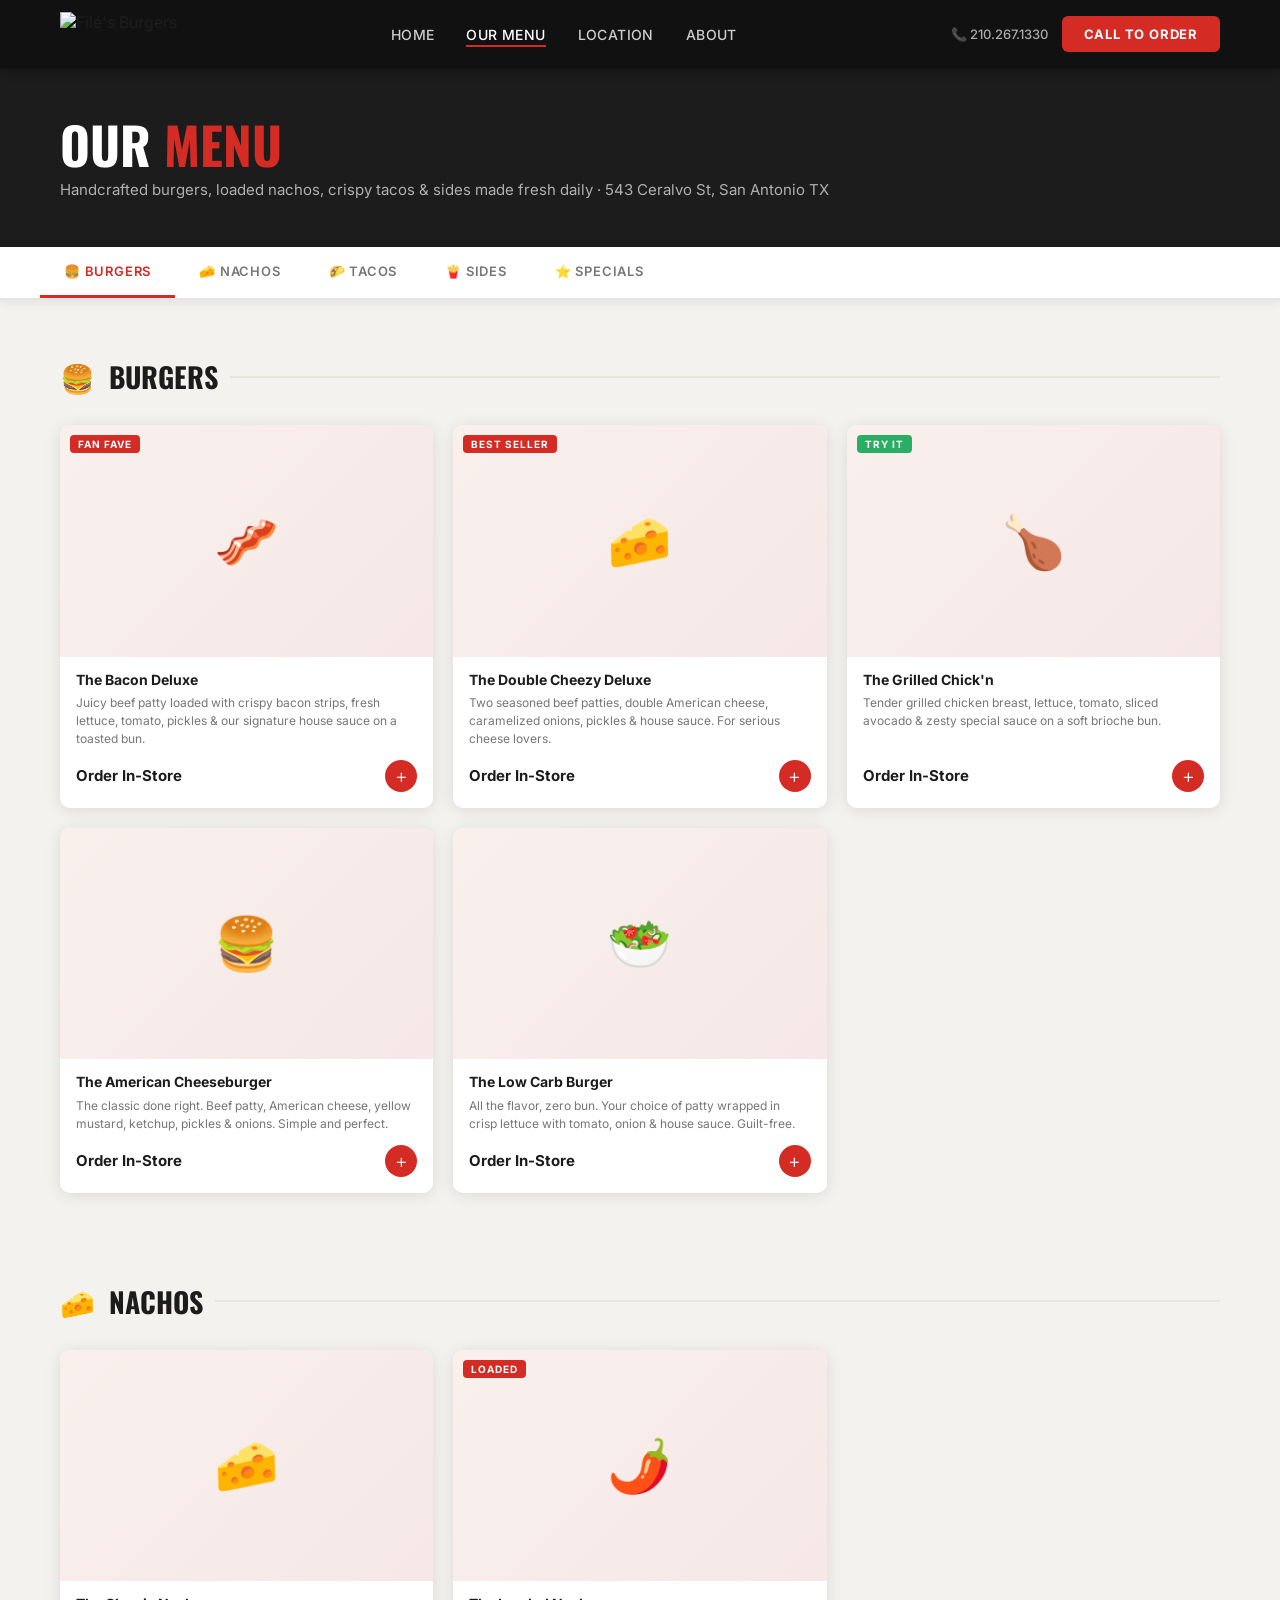
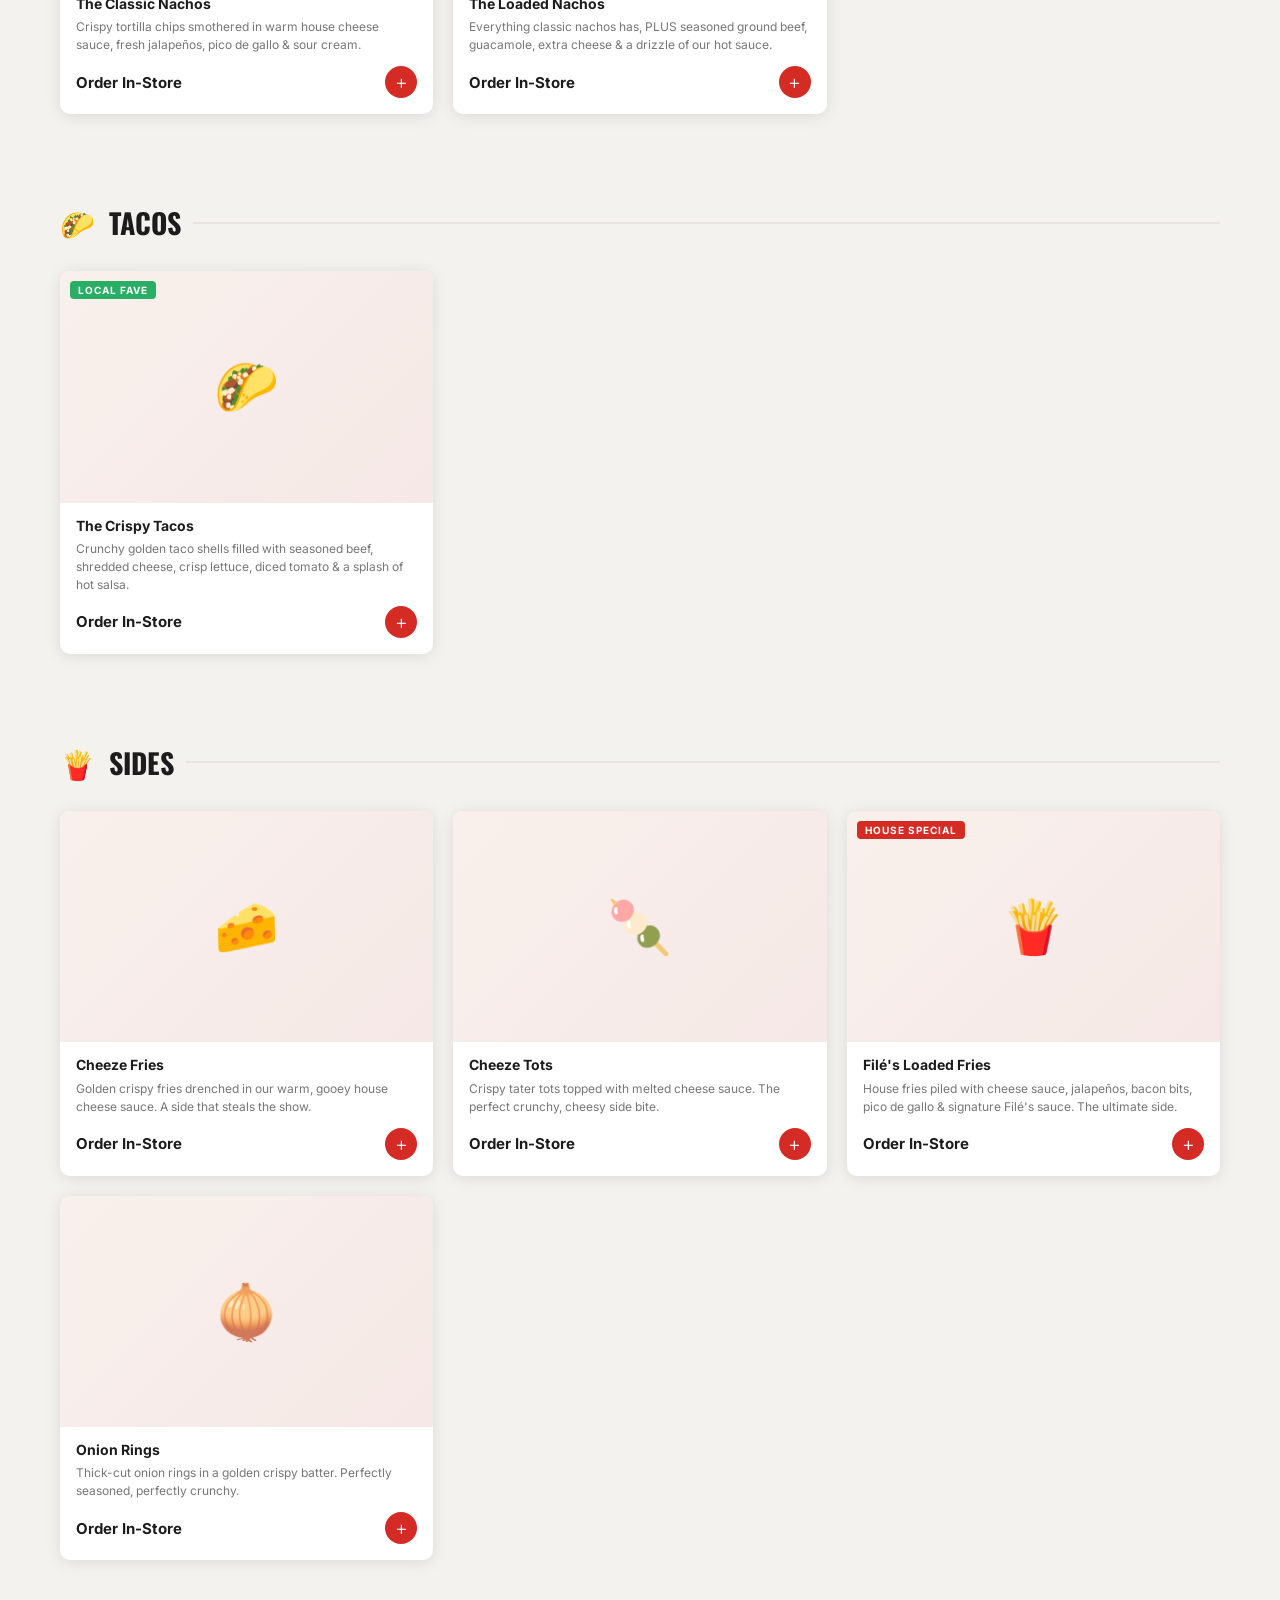
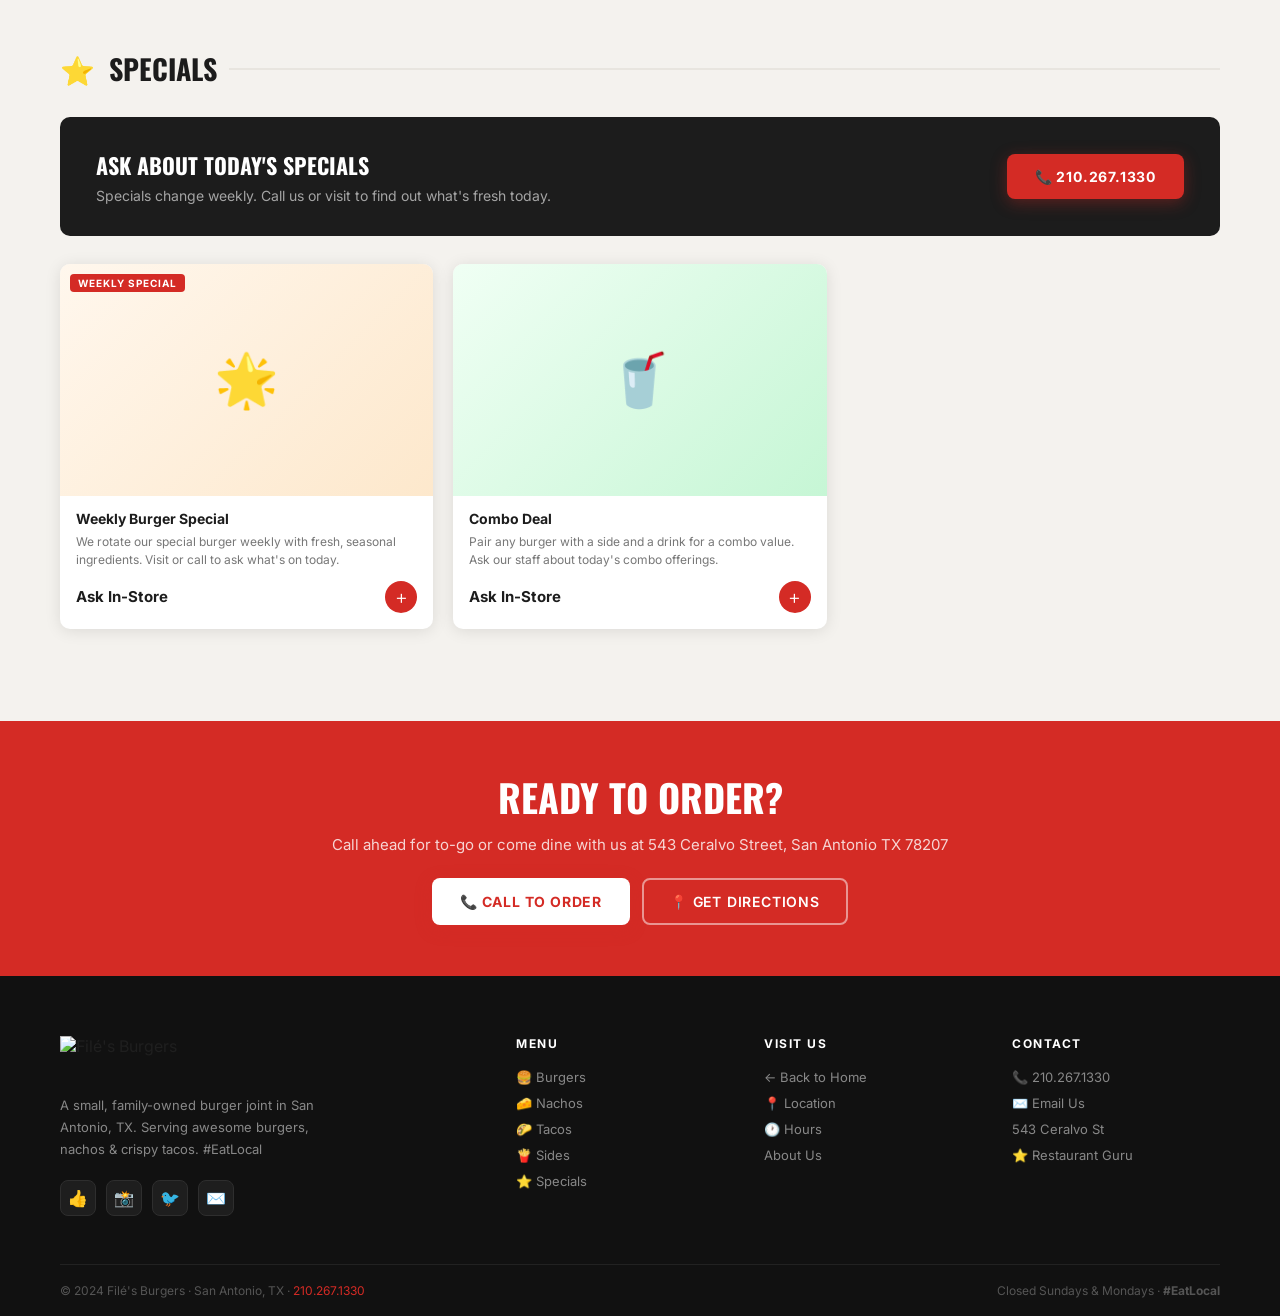
==== menu.html @ 4effa473 "Initial build: Files Burgers redesign with KFC India layout pattern - index.html: Full homepage with" ====
<!DOCTYPE html>
<html lang="en">
<head>
  <meta charset="UTF-8">
  <meta name="viewport" content="width=device-width, initial-scale=1.0">
  <title>Our Menu — Filé's Burgers | San Antonio, TX</title>
  <meta name="description" content="Full menu at Filé's Burgers — burgers, nachos, crispy tacos, sides & more. Order to-go or dine-in at 543 Ceralvo St, San Antonio TX.">
  <link rel="stylesheet" href="css/style.css">
  <link rel="icon" type="image/png" href="https://0201.nccdn.net/4_2/000/000/051/72c/file---s-burgers.png">
</head>
<body>

  <!-- ===== NAVBAR ===== -->
  <nav class="navbar" id="navbar">
    <div class="container">
      <a href="index.html" class="nav-logo">
        <img src="https://0201.nccdn.net/4_2/000/000/051/72c/file---s-burgers.png" alt="Filé's Burgers">
      </a>
      <ul class="nav-links">
        <li><a href="index.html">Home</a></li>
        <li><a href="menu.html" class="active">Our Menu</a></li>
        <li><a href="index.html#location">Location</a></li>
        <li><a href="index.html#about">About</a></li>
      </ul>
      <div class="nav-actions">
        <a href="tel:2102671330" class="nav-phone">📞 210.267.1330</a>
        <a href="tel:2102671330" class="btn-order">Call to Order</a>
      </div>
      <button class="hamburger" id="hamburger" aria-label="Toggle menu">
        <span></span><span></span><span></span>
      </button>
    </div>
  </nav>

  <!-- Mobile Menu -->
  <div class="mobile-menu" id="mobileMenu">
    <a href="index.html">Home</a>
    <a href="menu.html">Our Menu</a>
    <a href="index.html#location">Location</a>
    <a href="index.html#about">About</a>
    <a href="tel:2102671330">📞 210.267.1330</a>
    <a href="tel:2102671330" class="btn-order-mob">Call to Order</a>
  </div>

  <!-- ===== MENU HERO ===== -->
  <div class="menu-hero">
    <div class="container menu-hero-content">
      <h1>Our <span>Menu</span></h1>
      <p>Handcrafted burgers, loaded nachos, crispy tacos & sides made fresh daily · 543 Ceralvo St, San Antonio TX</p>
    </div>
  </div>

  <!-- ===== STICKY CATEGORY NAV ===== -->
  <nav class="menu-category-nav" id="menuCatNav">
    <div class="menu-cat-inner">
      <button class="menu-cat-btn active" data-target="burgers">🍔 Burgers</button>
      <button class="menu-cat-btn" data-target="nachos">🧀 Nachos</button>
      <button class="menu-cat-btn" data-target="tacos">🌮 Tacos</button>
      <button class="menu-cat-btn" data-target="sides">🍟 Sides</button>
      <button class="menu-cat-btn" data-target="specials">⭐ Specials</button>
    </div>
  </nav>

  <!-- ===== MENU CONTENT ===== -->
  <div style="background: var(--grey); padding-bottom: 60px;">
    <div class="container">

      <!-- BURGERS -->
      <div class="menu-section" id="burgers">
        <h2 class="menu-section-title"><span>🍔</span> Burgers</h2>
        <div class="menu-grid">

          <div class="product-card fade-up">
            <div class="product-img-wrap">
              <div class="product-img-placeholder">🥓</div>
              <span class="product-badge">Fan Fave</span>
            </div>
            <div class="product-body">
              <div class="product-name">The Bacon Deluxe</div>
              <div class="product-desc">Juicy beef patty loaded with crispy bacon strips, fresh lettuce, tomato, pickles & our signature house sauce on a toasted bun.</div>
              <div class="product-footer">
                <span class="product-price">Order In-Store</span>
                <a href="tel:2102671330" class="btn-add" title="Call to order">+</a>
              </div>
            </div>
          </div>

          <div class="product-card fade-up">
            <div class="product-img-wrap">
              <div class="product-img-placeholder">🧀</div>
              <span class="product-badge">Best Seller</span>
            </div>
            <div class="product-body">
              <div class="product-name">The Double Cheezy Deluxe</div>
              <div class="product-desc">Two seasoned beef patties, double American cheese, caramelized onions, pickles & house sauce. For serious cheese lovers.</div>
              <div class="product-footer">
                <span class="product-price">Order In-Store</span>
                <a href="tel:2102671330" class="btn-add" title="Call to order">+</a>
              </div>
            </div>
          </div>

          <div class="product-card fade-up">
            <div class="product-img-wrap">
              <div class="product-img-placeholder">🍗</div>
              <span class="product-badge badge-new">Try It</span>
            </div>
            <div class="product-body">
              <div class="product-name">The Grilled Chick'n</div>
              <div class="product-desc">Tender grilled chicken breast, lettuce, tomato, sliced avocado & zesty special sauce on a soft brioche bun.</div>
              <div class="product-footer">
                <span class="product-price">Order In-Store</span>
                <a href="tel:2102671330" class="btn-add" title="Call to order">+</a>
              </div>
            </div>
          </div>

          <div class="product-card fade-up">
            <div class="product-img-wrap">
              <div class="product-img-placeholder">🍔</div>
            </div>
            <div class="product-body">
              <div class="product-name">The American Cheeseburger</div>
              <div class="product-desc">The classic done right. Beef patty, American cheese, yellow mustard, ketchup, pickles & onions. Simple and perfect.</div>
              <div class="product-footer">
                <span class="product-price">Order In-Store</span>
                <a href="tel:2102671330" class="btn-add" title="Call to order">+</a>
              </div>
            </div>
          </div>

          <div class="product-card fade-up">
            <div class="product-img-wrap">
              <div class="product-img-placeholder">🥗</div>
            </div>
            <div class="product-body">
              <div class="product-name">The Low Carb Burger</div>
              <div class="product-desc">All the flavor, zero bun. Your choice of patty wrapped in crisp lettuce with tomato, onion & house sauce. Guilt-free.</div>
              <div class="product-footer">
                <span class="product-price">Order In-Store</span>
                <a href="tel:2102671330" class="btn-add" title="Call to order">+</a>
              </div>
            </div>
          </div>

        </div>
      </div>

      <!-- NACHOS -->
      <div class="menu-section" id="nachos">
        <h2 class="menu-section-title"><span>🧀</span> Nachos</h2>
        <div class="menu-grid">

          <div class="product-card fade-up">
            <div class="product-img-wrap">
              <div class="product-img-placeholder">🧀</div>
            </div>
            <div class="product-body">
              <div class="product-name">The Classic Nachos</div>
              <div class="product-desc">Crispy tortilla chips smothered in warm house cheese sauce, fresh jalapeños, pico de gallo & sour cream.</div>
              <div class="product-footer">
                <span class="product-price">Order In-Store</span>
                <a href="tel:2102671330" class="btn-add" title="Call to order">+</a>
              </div>
            </div>
          </div>

          <div class="product-card fade-up">
            <div class="product-img-wrap">
              <div class="product-img-placeholder">🌶️</div>
              <span class="product-badge">Loaded</span>
            </div>
            <div class="product-body">
              <div class="product-name">The Loaded Nachos</div>
              <div class="product-desc">Everything classic nachos has, PLUS seasoned ground beef, guacamole, extra cheese & a drizzle of our hot sauce.</div>
              <div class="product-footer">
                <span class="product-price">Order In-Store</span>
                <a href="tel:2102671330" class="btn-add" title="Call to order">+</a>
              </div>
            </div>
          </div>

        </div>
      </div>

      <!-- TACOS -->
      <div class="menu-section" id="tacos">
        <h2 class="menu-section-title"><span>🌮</span> Tacos</h2>
        <div class="menu-grid">

          <div class="product-card fade-up">
            <div class="product-img-wrap">
              <div class="product-img-placeholder">🌮</div>
              <span class="product-badge badge-new">Local Fave</span>
            </div>
            <div class="product-body">
              <div class="product-name">The Crispy Tacos</div>
              <div class="product-desc">Crunchy golden taco shells filled with seasoned beef, shredded cheese, crisp lettuce, diced tomato & a splash of hot salsa.</div>
              <div class="product-footer">
                <span class="product-price">Order In-Store</span>
                <a href="tel:2102671330" class="btn-add" title="Call to order">+</a>
              </div>
            </div>
          </div>

        </div>
      </div>

      <!-- SIDES -->
      <div class="menu-section" id="sides">
        <h2 class="menu-section-title"><span>🍟</span> Sides</h2>
        <div class="menu-grid">

          <div class="product-card fade-up">
            <div class="product-img-wrap">
              <div class="product-img-placeholder">🧀</div>
            </div>
            <div class="product-body">
              <div class="product-name">Cheeze Fries</div>
              <div class="product-desc">Golden crispy fries drenched in our warm, gooey house cheese sauce. A side that steals the show.</div>
              <div class="product-footer">
                <span class="product-price">Order In-Store</span>
                <a href="tel:2102671330" class="btn-add" title="Call to order">+</a>
              </div>
            </div>
          </div>

          <div class="product-card fade-up">
            <div class="product-img-wrap">
              <div class="product-img-placeholder">🍡</div>
            </div>
            <div class="product-body">
              <div class="product-name">Cheeze Tots</div>
              <div class="product-desc">Crispy tater tots topped with melted cheese sauce. The perfect crunchy, cheesy side bite.</div>
              <div class="product-footer">
                <span class="product-price">Order In-Store</span>
                <a href="tel:2102671330" class="btn-add" title="Call to order">+</a>
              </div>
            </div>
          </div>

          <div class="product-card fade-up">
            <div class="product-img-wrap">
              <div class="product-img-placeholder">🍟</div>
              <span class="product-badge">House Special</span>
            </div>
            <div class="product-body">
              <div class="product-name">Filé's Loaded Fries</div>
              <div class="product-desc">House fries piled with cheese sauce, jalapeños, bacon bits, pico de gallo & signature Filé's sauce. The ultimate side.</div>
              <div class="product-footer">
                <span class="product-price">Order In-Store</span>
                <a href="tel:2102671330" class="btn-add" title="Call to order">+</a>
              </div>
            </div>
          </div>

          <div class="product-card fade-up">
            <div class="product-img-wrap">
              <div class="product-img-placeholder">🧅</div>
            </div>
            <div class="product-body">
              <div class="product-name">Onion Rings</div>
              <div class="product-desc">Thick-cut onion rings in a golden crispy batter. Perfectly seasoned, perfectly crunchy.</div>
              <div class="product-footer">
                <span class="product-price">Order In-Store</span>
                <a href="tel:2102671330" class="btn-add" title="Call to order">+</a>
              </div>
            </div>
          </div>

        </div>
      </div>

      <!-- SPECIALS -->
      <div class="menu-section" id="specials">
        <h2 class="menu-section-title"><span>⭐</span> Specials</h2>

        <!-- Info Banner -->
        <div style="background: var(--dark); border-radius: var(--radius); padding: 32px 36px; display: flex; align-items: center; justify-content: space-between; flex-wrap: wrap; gap: 20px; margin-bottom: 28px;">
          <div>
            <div style="font-family: 'Oswald', sans-serif; font-size: 22px; font-weight: 700; color: var(--white); text-transform: uppercase; margin-bottom: 6px;">Ask About Today's Specials</div>
            <div style="color: rgba(255,255,255,.6); font-size: 14px;">Specials change weekly. Call us or visit to find out what's fresh today.</div>
          </div>
          <a href="tel:2102671330" class="btn-primary">📞 210.267.1330</a>
        </div>

        <div class="menu-grid">
          <div class="product-card fade-up">
            <div class="product-img-wrap">
              <div class="product-img-placeholder" style="background: linear-gradient(135deg,#fff7ed,#fde8cc);">🌟</div>
              <span class="product-badge">Weekly Special</span>
            </div>
            <div class="product-body">
              <div class="product-name">Weekly Burger Special</div>
              <div class="product-desc">We rotate our special burger weekly with fresh, seasonal ingredients. Visit or call to ask what's on today.</div>
              <div class="product-footer">
                <span class="product-price">Ask In-Store</span>
                <a href="tel:2102671330" class="btn-add" title="Call to order">+</a>
              </div>
            </div>
          </div>
          <div class="product-card fade-up">
            <div class="product-img-wrap">
              <div class="product-img-placeholder" style="background: linear-gradient(135deg,#f0fff4,#c6f6d5);">🥤</div>
            </div>
            <div class="product-body">
              <div class="product-name">Combo Deal</div>
              <div class="product-desc">Pair any burger with a side and a drink for a combo value. Ask our staff about today's combo offerings.</div>
              <div class="product-footer">
                <span class="product-price">Ask In-Store</span>
                <a href="tel:2102671330" class="btn-add" title="Call to order">+</a>
              </div>
            </div>
          </div>
        </div>
      </div>

    </div><!-- /container -->
  </div>

  <!-- ===== BOTTOM CTA ===== -->
  <div style="background: var(--red); padding: 48px 0; text-align: center;">
    <div class="container">
      <div style="font-family:'Oswald',sans-serif; font-size: clamp(24px,3vw,38px); font-weight:700; color:var(--white); text-transform:uppercase; margin-bottom:10px;">
        Ready to Order?
      </div>
      <p style="color:rgba(255,255,255,.8); font-size:15px; margin-bottom:24px;">
        Call ahead for to-go or come dine with us at 543 Ceralvo Street, San Antonio TX 78207
      </p>
      <div style="display:flex; gap:12px; justify-content:center; flex-wrap:wrap;">
        <a href="tel:2102671330" class="btn-primary" style="background:var(--white); color:var(--red);">📞 Call to Order</a>
        <a href="http://maps.google.com/?q=543+Ceralvo+Street,+78207,+San+Antonio,+TX,+US" target="_blank" rel="noopener" class="btn-secondary">📍 Get Directions</a>
      </div>
    </div>
  </div>

  <!-- ===== FOOTER ===== -->
  <footer>
    <div class="container">
      <div class="footer-grid">
        <div class="footer-brand">
          <img src="https://0201.nccdn.net/4_2/000/000/051/72c/file---s-burgers.png" alt="Filé's Burgers">
          <p>A small, family-owned burger joint in San Antonio, TX. Serving awesome burgers, nachos & crispy tacos. #EatLocal</p>
          <div class="footer-social">
            <a href="https://www.facebook.com/filesburgers" target="_blank" rel="noopener" title="Facebook">👍</a>
            <a href="https://instagram.com/filesburgers" target="_blank" rel="noopener" title="Instagram">📸</a>
            <a href="https://twitter.com/filesburgers" target="_blank" rel="noopener" title="Twitter">🐦</a>
            <a href="mailto:filesburgers@gmail.com" title="Email">✉️</a>
          </div>
        </div>
        <div class="footer-col">
          <div class="footer-col-title">Menu</div>
          <ul>
            <li><a href="#burgers">🍔 Burgers</a></li>
            <li><a href="#nachos">🧀 Nachos</a></li>
            <li><a href="#tacos">🌮 Tacos</a></li>
            <li><a href="#sides">🍟 Sides</a></li>
            <li><a href="#specials">⭐ Specials</a></li>
          </ul>
        </div>
        <div class="footer-col">
          <div class="footer-col-title">Visit Us</div>
          <ul>
            <li><a href="index.html">← Back to Home</a></li>
            <li><a href="index.html#location">📍 Location</a></li>
            <li><a href="index.html#hours">🕐 Hours</a></li>
            <li><a href="index.html#about">About Us</a></li>
          </ul>
        </div>
        <div class="footer-col">
          <div class="footer-col-title">Contact</div>
          <ul>
            <li><a href="tel:2102671330">📞 210.267.1330</a></li>
            <li><a href="mailto:filesburgers@gmail.com">✉️ Email Us</a></li>
            <li><a href="http://maps.google.com/?q=543+Ceralvo+Street,+78207,+San+Antonio,+TX,+US" target="_blank" rel="noopener">543 Ceralvo St</a></li>
            <li><a href="https://restaurantguru.com/Files-Burgers-San-Antonio" target="_blank" rel="noopener">⭐ Restaurant Guru</a></li>
          </ul>
        </div>
      </div>
      <div class="footer-bottom">
        <p>© 2024 Filé's Burgers · San Antonio, TX · <a href="tel:2102671330">210.267.1330</a></p>
        <p>Closed Sundays & Mondays · <strong>#EatLocal</strong></p>
      </div>
    </div>
  </footer>

  <script src="js/main.js"></script>
</body>
</html>
---- css/style.css ----
/* =========================================================
   FILE'S BURGERS — Shared Styles
   Layout: KFC India pattern | Content: Files Burgers
   ========================================================= */

@import url('https://fonts.googleapis.com/css2?family=Inter:wght@400;500;600;700;800;900&family=Oswald:wght@500;600;700&display=swap');

/* ── Custom Properties ── */
:root {
  --red:       #D42B25;
  --red-dark:  #A81F1A;
  --red-light: #FF4A44;
  --black:     #111111;
  --dark:      #1C1C1C;
  --dark-2:    #2A2A2A;
  --grey:      #F4F2EE;
  --grey-2:    #E8E5DF;
  --muted:     #777777;
  --white:     #FFFFFF;
  --gold:      #F5A623;
  --nav-h:     68px;
  --radius:    10px;
  --shadow:    0 2px 16px rgba(0,0,0,.10);
  --shadow-md: 0 6px 28px rgba(0,0,0,.14);
  --transition: .22s ease;
}

/* ── Reset ── */
*, *::before, *::after { box-sizing: border-box; margin: 0; padding: 0; }
html { scroll-behavior: smooth; }
body { font-family: 'Inter', sans-serif; background: var(--grey); color: var(--dark); -webkit-font-smoothing: antialiased; }
a { text-decoration: none; color: inherit; }
img { display: block; max-width: 100%; }
ul { list-style: none; }
button { cursor: pointer; border: none; outline: none; font-family: inherit; }

/* ── Utility ── */
.container { max-width: 1200px; margin: 0 auto; padding: 0 20px; }
.sr-only { position: absolute; width: 1px; height: 1px; overflow: hidden; clip: rect(0,0,0,0); }

/* =========================================================
   NAVBAR
   ========================================================= */
.navbar {
  position: fixed;
  top: 0; left: 0; right: 0;
  z-index: 1000;
  height: var(--nav-h);
  background: var(--black);
  box-shadow: 0 2px 10px rgba(0,0,0,.4);
  display: flex;
  align-items: center;
}
.navbar .container {
  display: flex;
  align-items: center;
  justify-content: space-between;
  width: 100%;
}
.nav-logo img {
  height: 44px;
  width: auto;
  object-fit: contain;
  filter: brightness(1.05);
}
.nav-links {
  display: flex;
  align-items: center;
  gap: 32px;
}
.nav-links a {
  color: #CCCCCC;
  font-size: 14px;
  font-weight: 500;
  letter-spacing: .4px;
  text-transform: uppercase;
  transition: color var(--transition);
  position: relative;
}
.nav-links a::after {
  content: '';
  position: absolute;
  bottom: -4px; left: 0;
  width: 0; height: 2px;
  background: var(--red);
  transition: width var(--transition);
}
.nav-links a:hover { color: var(--white); }
.nav-links a:hover::after { width: 100%; }
.nav-links a.active { color: var(--white); }
.nav-links a.active::after { width: 100%; }

.nav-actions {
  display: flex;
  align-items: center;
  gap: 14px;
}
.btn-order {
  background: var(--red);
  color: var(--white);
  font-size: 13px;
  font-weight: 700;
  text-transform: uppercase;
  letter-spacing: .8px;
  padding: 10px 22px;
  border-radius: 6px;
  transition: background var(--transition), transform var(--transition);
}
.btn-order:hover { background: var(--red-dark); transform: translateY(-1px); }

.nav-phone {
  color: #AAA;
  font-size: 13px;
  font-weight: 500;
  transition: color var(--transition);
}
.nav-phone:hover { color: var(--white); }

.hamburger {
  display: none;
  flex-direction: column;
  gap: 5px;
  background: transparent;
  padding: 4px;
}
.hamburger span {
  display: block;
  width: 24px; height: 2px;
  background: var(--white);
  border-radius: 2px;
  transition: transform .3s, opacity .3s;
}
.hamburger.open span:nth-child(1) { transform: translateY(7px) rotate(45deg); }
.hamburger.open span:nth-child(2) { opacity: 0; }
.hamburger.open span:nth-child(3) { transform: translateY(-7px) rotate(-45deg); }

/* Mobile Menu */
.mobile-menu {
  display: none;
  position: fixed;
  top: var(--nav-h); left: 0; right: 0;
  background: var(--dark);
  z-index: 999;
  padding: 20px 24px 28px;
  transform: translateY(-10px);
  opacity: 0;
  pointer-events: none;
  transition: transform .28s ease, opacity .28s ease;
}
.mobile-menu.open {
  display: block;
  transform: translateY(0);
  opacity: 1;
  pointer-events: all;
}
.mobile-menu a {
  display: block;
  color: #DDD;
  font-size: 16px;
  font-weight: 500;
  padding: 14px 0;
  border-bottom: 1px solid #333;
  transition: color var(--transition);
}
.mobile-menu a:hover { color: var(--red); }
.mobile-menu .btn-order-mob {
  display: block;
  margin-top: 20px;
  background: var(--red);
  color: var(--white);
  text-align: center;
  padding: 14px;
  border-radius: 8px;
  font-weight: 700;
  font-size: 15px;
  letter-spacing: .6px;
  text-transform: uppercase;
}

/* =========================================================
   HERO
   ========================================================= */
.hero {
  margin-top: var(--nav-h);
  position: relative;
  height: 540px;
  background: var(--dark);
  overflow: hidden;
}
.hero-slides { position: relative; width: 100%; height: 100%; }
.hero-slide {
  position: absolute;
  inset: 0;
  opacity: 0;
  transition: opacity .8s ease;
}
.hero-slide.active { opacity: 1; }
.hero-bg {
  position: absolute;
  inset: 0;
  background-size: cover;
  background-position: center;
  transform: scale(1.04);
  transition: transform 6s ease;
}
.hero-slide.active .hero-bg { transform: scale(1); }
.hero-overlay {
  position: absolute;
  inset: 0;
  background: linear-gradient(105deg, rgba(17,17,17,.82) 0%, rgba(17,17,17,.38) 60%, rgba(17,17,17,.08) 100%);
}
.hero-content {
  position: absolute;
  inset: 0;
  display: flex;
  flex-direction: column;
  justify-content: center;
  padding: 0 0 0 80px;
  max-width: 600px;
}
.hero-tag {
  display: inline-block;
  background: var(--red);
  color: var(--white);
  font-size: 11px;
  font-weight: 700;
  letter-spacing: 2px;
  text-transform: uppercase;
  padding: 5px 12px;
  border-radius: 4px;
  margin-bottom: 16px;
  width: fit-content;
}
.hero-title {
  font-family: 'Oswald', sans-serif;
  font-size: clamp(36px, 5vw, 60px);
  font-weight: 700;
  color: var(--white);
  line-height: 1.1;
  text-transform: uppercase;
  margin-bottom: 16px;
}
.hero-title span { color: var(--red); }
.hero-sub {
  color: rgba(255,255,255,.80);
  font-size: 16px;
  line-height: 1.6;
  margin-bottom: 28px;
  max-width: 440px;
}
.hero-actions { display: flex; gap: 12px; flex-wrap: wrap; }
.btn-primary {
  background: var(--red);
  color: var(--white);
  font-size: 14px;
  font-weight: 700;
  text-transform: uppercase;
  letter-spacing: .8px;
  padding: 14px 28px;
  border-radius: 8px;
  display: inline-flex;
  align-items: center;
  gap: 8px;
  transition: background var(--transition), transform var(--transition), box-shadow var(--transition);
  box-shadow: 0 4px 16px rgba(212,43,37,.35);
}
.btn-primary:hover { background: var(--red-dark); transform: translateY(-2px); box-shadow: 0 8px 24px rgba(212,43,37,.45); }
.btn-secondary {
  background: transparent;
  color: var(--white);
  font-size: 14px;
  font-weight: 600;
  text-transform: uppercase;
  letter-spacing: .8px;
  padding: 13px 26px;
  border: 2px solid rgba(255,255,255,.5);
  border-radius: 8px;
  transition: border-color var(--transition), color var(--transition);
}
.btn-secondary:hover { border-color: var(--white); color: var(--white); }

/* Slider dots */
.hero-dots {
  position: absolute;
  bottom: 24px; left: 80px;
  display: flex;
  gap: 8px;
  z-index: 2;
}
.hero-dot {
  width: 8px; height: 8px;
  border-radius: 50%;
  background: rgba(255,255,255,.35);
  transition: background var(--transition), width var(--transition);
  cursor: pointer;
}
.hero-dot.active { background: var(--red); width: 24px; border-radius: 4px; }

/* =========================================================
   CATEGORY STRIP
   ========================================================= */
.category-strip {
  background: var(--white);
  border-bottom: 1px solid var(--grey-2);
  position: sticky;
  top: var(--nav-h);
  z-index: 100;
  box-shadow: 0 2px 8px rgba(0,0,0,.06);
}
.category-strip-inner {
  display: flex;
  overflow-x: auto;
  scrollbar-width: none;
  gap: 0;
  padding: 0 20px;
  max-width: 1200px;
  margin: 0 auto;
}
.category-strip-inner::-webkit-scrollbar { display: none; }
.cat-item {
  display: flex;
  flex-direction: column;
  align-items: center;
  gap: 4px;
  padding: 12px 20px;
  min-width: fit-content;
  cursor: pointer;
  border-bottom: 3px solid transparent;
  transition: border-color var(--transition), color var(--transition);
  text-decoration: none;
  color: var(--muted);
  font-size: 12px;
  font-weight: 600;
  text-transform: uppercase;
  letter-spacing: .8px;
  white-space: nowrap;
}
.cat-item:hover { color: var(--red); border-bottom-color: var(--red); }
.cat-item.active { color: var(--red); border-bottom-color: var(--red); }
.cat-icon {
  width: 46px; height: 46px;
  border-radius: 50%;
  overflow: hidden;
  background: var(--grey);
  display: flex;
  align-items: center;
  justify-content: center;
  font-size: 22px;
  border: 2px solid var(--grey-2);
  transition: border-color var(--transition), box-shadow var(--transition);
}
.cat-item:hover .cat-icon,
.cat-item.active .cat-icon {
  border-color: var(--red);
  box-shadow: 0 0 0 3px rgba(212,43,37,.15);
}

/* =========================================================
   SECTIONS COMMON
   ========================================================= */
.section { padding: 60px 0; }
.section-sm { padding: 40px 0; }
.section-header {
  display: flex;
  align-items: flex-end;
  justify-content: space-between;
  margin-bottom: 32px;
  flex-wrap: wrap;
  gap: 12px;
}
.section-title {
  font-family: 'Oswald', sans-serif;
  font-size: clamp(24px, 3vw, 34px);
  font-weight: 600;
  color: var(--dark);
  text-transform: uppercase;
  line-height: 1.15;
}
.section-title span { color: var(--red); }
.section-subtitle {
  color: var(--muted);
  font-size: 14px;
  margin-top: 6px;
  max-width: 480px;
}
.view-all {
  color: var(--red);
  font-size: 13px;
  font-weight: 600;
  display: flex;
  align-items: center;
  gap: 4px;
  white-space: nowrap;
  transition: gap var(--transition);
}
.view-all:hover { gap: 8px; }
.divider {
  width: 48px; height: 3px;
  background: var(--red);
  border-radius: 2px;
  margin-top: 10px;
}

/* =========================================================
   PRODUCT CARDS GRID
   ========================================================= */
.products-grid {
  display: grid;
  grid-template-columns: repeat(4, 1fr);
  gap: 20px;
}
.product-card {
  background: var(--white);
  border-radius: var(--radius);
  overflow: hidden;
  box-shadow: var(--shadow);
  transition: transform var(--transition), box-shadow var(--transition);
  cursor: pointer;
  display: flex;
  flex-direction: column;
}
.product-card:hover { transform: translateY(-4px); box-shadow: var(--shadow-md); }
.product-img-wrap {
  position: relative;
  padding-top: 62%;
  background: var(--grey);
  overflow: hidden;
}
.product-img-wrap img {
  position: absolute;
  inset: 0;
  width: 100%;
  height: 100%;
  object-fit: cover;
  transition: transform .4s ease;
}
.product-card:hover .product-img-wrap img { transform: scale(1.06); }
.product-badge {
  position: absolute;
  top: 10px; left: 10px;
  background: var(--red);
  color: var(--white);
  font-size: 10px;
  font-weight: 700;
  letter-spacing: 1px;
  text-transform: uppercase;
  padding: 3px 8px;
  border-radius: 4px;
}
.product-badge.badge-new { background: #2AAE66; }
.product-img-placeholder {
  position: absolute;
  inset: 0;
  display: flex;
  align-items: center;
  justify-content: center;
  font-size: 52px;
  background: linear-gradient(135deg, #f9f0ec, #f5e8e6);
}
.product-body { padding: 14px 16px 16px; flex: 1; display: flex; flex-direction: column; }
.product-name {
  font-size: 14px;
  font-weight: 700;
  color: var(--dark);
  margin-bottom: 5px;
  line-height: 1.3;
}
.product-desc {
  font-size: 12px;
  color: var(--muted);
  line-height: 1.5;
  flex: 1;
  margin-bottom: 12px;
}
.product-footer {
  display: flex;
  align-items: center;
  justify-content: space-between;
}
.btn-add {
  background: var(--red);
  color: var(--white);
  width: 32px; height: 32px;
  border-radius: 50%;
  display: flex;
  align-items: center;
  justify-content: center;
  font-size: 20px;
  font-weight: 300;
  line-height: 1;
  transition: background var(--transition), transform var(--transition);
  flex-shrink: 0;
}
.btn-add:hover { background: var(--red-dark); transform: scale(1.12); }
.product-price { font-size: 15px; font-weight: 700; color: var(--dark); }

/* =========================================================
   PROMO BANNER
   ========================================================= */
.promo-banner {
  background: var(--dark);
  background-image: url('https://0201.nccdn.net/4_2/000/000/081/52e/bones-on-skateboard.png');
  background-size: cover;
  background-position: center right;
  position: relative;
  overflow: hidden;
  border-radius: var(--radius);
  padding: 60px 48px;
  margin: 0 0 16px;
}
.promo-banner::before {
  content: '';
  position: absolute;
  inset: 0;
  background: linear-gradient(90deg, rgba(17,17,17,.92) 0%, rgba(17,17,17,.6) 50%, rgba(17,17,17,.1) 100%);
}
.promo-content { position: relative; z-index: 1; max-width: 480px; }
.promo-tag {
  display: inline-block;
  background: var(--gold);
  color: var(--dark);
  font-size: 11px;
  font-weight: 800;
  letter-spacing: 1.5px;
  text-transform: uppercase;
  padding: 4px 10px;
  border-radius: 4px;
  margin-bottom: 14px;
}
.promo-title {
  font-family: 'Oswald', sans-serif;
  font-size: clamp(28px, 3.5vw, 46px);
  font-weight: 700;
  color: var(--white);
  line-height: 1.1;
  text-transform: uppercase;
  margin-bottom: 12px;
}
.promo-text {
  color: rgba(255,255,255,.75);
  font-size: 15px;
  line-height: 1.6;
  margin-bottom: 24px;
}
.promo-pair {
  display: grid;
  grid-template-columns: 1fr 1fr;
  gap: 16px;
}
.promo-mini {
  border-radius: var(--radius);
  padding: 32px 28px;
  position: relative;
  overflow: hidden;
}
.promo-mini-red { background: var(--red); }
.promo-mini-dark { background: var(--dark-2); border: 1px solid #333; }
.promo-mini-title {
  font-family: 'Oswald', sans-serif;
  font-size: 22px;
  font-weight: 700;
  color: var(--white);
  text-transform: uppercase;
  line-height: 1.15;
  margin-bottom: 8px;
}
.promo-mini-sub {
  color: rgba(255,255,255,.7);
  font-size: 13px;
  margin-bottom: 18px;
}
.btn-white {
  display: inline-flex;
  align-items: center;
  gap: 6px;
  background: var(--white);
  color: var(--dark);
  font-size: 12px;
  font-weight: 700;
  text-transform: uppercase;
  letter-spacing: .8px;
  padding: 9px 18px;
  border-radius: 6px;
  transition: background var(--transition), color var(--transition);
}
.btn-white:hover { background: var(--grey-2); }

/* =========================================================
   INFO SECTION — Hours & Location
   ========================================================= */
.info-grid {
  display: grid;
  grid-template-columns: 1fr 1fr 1fr;
  gap: 20px;
}
.info-card {
  background: var(--white);
  border-radius: var(--radius);
  padding: 32px 28px;
  box-shadow: var(--shadow);
}
.info-icon {
  width: 48px; height: 48px;
  background: rgba(212,43,37,.1);
  border-radius: 10px;
  display: flex;
  align-items: center;
  justify-content: center;
  font-size: 22px;
  margin-bottom: 16px;
}
.info-card-title {
  font-family: 'Oswald', sans-serif;
  font-size: 18px;
  font-weight: 600;
  text-transform: uppercase;
  color: var(--dark);
  margin-bottom: 14px;
}
.hours-list { display: flex; flex-direction: column; gap: 6px; }
.hours-row {
  display: flex;
  justify-content: space-between;
  font-size: 13px;
  padding: 5px 0;
  border-bottom: 1px solid var(--grey-2);
}
.hours-row:last-child { border-bottom: none; }
.hours-day { color: var(--muted); font-weight: 500; }
.hours-time { color: var(--dark); font-weight: 600; }
.hours-closed { color: var(--red); font-weight: 600; }
.address-text { font-size: 14px; color: var(--dark); line-height: 1.7; }
.address-link {
  display: inline-flex;
  align-items: center;
  gap: 6px;
  color: var(--red);
  font-size: 13px;
  font-weight: 600;
  margin-top: 12px;
  transition: gap var(--transition);
}
.address-link:hover { gap: 10px; }
.social-links { display: flex; flex-direction: column; gap: 12px; }
.social-link {
  display: flex;
  align-items: center;
  gap: 12px;
  padding: 10px 14px;
  background: var(--grey);
  border-radius: 8px;
  font-size: 13px;
  font-weight: 600;
  color: var(--dark);
  transition: background var(--transition), color var(--transition);
}
.social-link:hover { background: var(--red); color: var(--white); }
.social-icon { font-size: 18px; width: 24px; text-align: center; }

/* =========================================================
   ABOUT / EAT LOCAL SECTION
   ========================================================= */
.about-section {
  background: var(--dark);
  padding: 80px 0;
}
.about-grid {
  display: grid;
  grid-template-columns: 1fr 1fr;
  gap: 60px;
  align-items: center;
}
.about-img-wrap {
  position: relative;
  border-radius: 14px;
  overflow: hidden;
  box-shadow: 0 20px 60px rgba(0,0,0,.5);
}
.about-img-wrap img { width: 100%; height: 380px; object-fit: cover; }
.about-img-badge {
  position: absolute;
  bottom: -12px; right: -12px;
  width: 100px; height: 100px;
  background: var(--red);
  border-radius: 50%;
  display: flex;
  align-items: center;
  justify-content: center;
  text-align: center;
  font-size: 10px;
  font-weight: 700;
  text-transform: uppercase;
  color: var(--white);
  letter-spacing: 1px;
  line-height: 1.3;
  padding: 10px;
  border: 3px solid var(--dark);
}
.about-content {}
.about-tag {
  display: inline-block;
  background: rgba(212,43,37,.15);
  color: var(--red);
  font-size: 11px;
  font-weight: 700;
  letter-spacing: 2px;
  text-transform: uppercase;
  padding: 5px 12px;
  border-radius: 4px;
  margin-bottom: 16px;
  border: 1px solid rgba(212,43,37,.3);
}
.about-title {
  font-family: 'Oswald', sans-serif;
  font-size: clamp(28px, 3vw, 42px);
  font-weight: 700;
  color: var(--white);
  text-transform: uppercase;
  line-height: 1.1;
  margin-bottom: 20px;
}
.about-title span { color: var(--red); }
.about-text { color: rgba(255,255,255,.7); font-size: 15px; line-height: 1.75; margin-bottom: 14px; }
.about-awards { display: flex; gap: 16px; flex-wrap: wrap; margin-top: 28px; }
.award-item {
  background: rgba(255,255,255,.06);
  border: 1px solid rgba(255,255,255,.12);
  border-radius: 8px;
  padding: 10px 16px;
  display: flex;
  align-items: center;
  gap: 10px;
}
.award-item img { height: 36px; width: auto; object-fit: contain; filter: brightness(1.1); }
.award-text { color: rgba(255,255,255,.75); font-size: 12px; font-weight: 500; line-height: 1.4; }

/* =========================================================
   HASHTAG BANNER
   ========================================================= */
.hashtag-banner {
  background: var(--red);
  padding: 22px 0;
  overflow: hidden;
}
.hashtag-track {
  display: flex;
  gap: 40px;
  animation: scrollLeft 20s linear infinite;
  white-space: nowrap;
}
.hashtag-track span {
  color: rgba(255,255,255,.9);
  font-family: 'Oswald', sans-serif;
  font-size: 16px;
  font-weight: 600;
  text-transform: uppercase;
  letter-spacing: 2px;
  flex-shrink: 0;
}
.hashtag-track span.sep { color: rgba(255,255,255,.4); }
@keyframes scrollLeft {
  from { transform: translateX(0); }
  to   { transform: translateX(-50%); }
}

/* =========================================================
   FOOTER
   ========================================================= */
footer {
  background: var(--black);
  padding: 60px 0 0;
  border-top: 3px solid var(--red);
}
.footer-grid {
  display: grid;
  grid-template-columns: 2fr 1fr 1fr 1fr;
  gap: 40px;
  padding-bottom: 48px;
  border-bottom: 1px solid #222;
}
.footer-brand img { height: 42px; width: auto; margin-bottom: 16px; filter: brightness(1.1); }
.footer-brand p { color: #888; font-size: 13px; line-height: 1.7; max-width: 280px; margin-bottom: 20px; }
.footer-social { display: flex; gap: 10px; }
.footer-social a {
  width: 36px; height: 36px;
  background: #1E1E1E;
  border: 1px solid #2E2E2E;
  border-radius: 8px;
  display: flex;
  align-items: center;
  justify-content: center;
  font-size: 16px;
  color: #888;
  transition: background var(--transition), color var(--transition), border-color var(--transition);
}
.footer-social a:hover { background: var(--red); border-color: var(--red); color: var(--white); }
.footer-col-title {
  color: var(--white);
  font-size: 12px;
  font-weight: 700;
  text-transform: uppercase;
  letter-spacing: 1.5px;
  margin-bottom: 18px;
}
.footer-col ul { display: flex; flex-direction: column; gap: 10px; }
.footer-col ul a {
  color: #888;
  font-size: 13px;
  transition: color var(--transition);
  display: flex;
  align-items: center;
  gap: 6px;
}
.footer-col ul a:hover { color: var(--red); }
.footer-bottom {
  display: flex;
  align-items: center;
  justify-content: space-between;
  padding: 18px 0;
  flex-wrap: wrap;
  gap: 10px;
}
.footer-bottom p { color: #555; font-size: 12px; }
.footer-bottom a { color: var(--red); }

/* =========================================================
   MENU PAGE — Sticky Category Nav
   ========================================================= */
.menu-hero {
  margin-top: var(--nav-h);
  background: var(--dark);
  padding: 48px 0;
  position: relative;
  overflow: hidden;
}
.menu-hero::before {
  content: '';
  position: absolute;
  inset: 0;
  background: url('https://0201.nccdn.net/4_2/000/000/081/52e/bones-on-skateboard.png') center/cover;
  opacity: .08;
}
.menu-hero-content { position: relative; z-index: 1; }
.menu-hero h1 {
  font-family: 'Oswald', sans-serif;
  font-size: clamp(32px, 4vw, 52px);
  font-weight: 700;
  color: var(--white);
  text-transform: uppercase;
  line-height: 1.1;
}
.menu-hero h1 span { color: var(--red); }
.menu-hero p { color: rgba(255,255,255,.65); font-size: 15px; margin-top: 8px; }

.menu-category-nav {
  background: var(--white);
  position: sticky;
  top: var(--nav-h);
  z-index: 100;
  box-shadow: 0 2px 10px rgba(0,0,0,.08);
  border-bottom: 2px solid var(--grey-2);
}
.menu-cat-inner {
  display: flex;
  overflow-x: auto;
  scrollbar-width: none;
  padding: 0;
  max-width: 1200px;
  margin: 0 auto;
}
.menu-cat-inner::-webkit-scrollbar { display: none; }
.menu-cat-btn {
  padding: 16px 24px;
  font-size: 13px;
  font-weight: 600;
  text-transform: uppercase;
  letter-spacing: .8px;
  color: var(--muted);
  background: transparent;
  border-bottom: 3px solid transparent;
  white-space: nowrap;
  transition: color var(--transition), border-color var(--transition);
  cursor: pointer;
}
.menu-cat-btn:hover { color: var(--dark); }
.menu-cat-btn.active { color: var(--red); border-bottom-color: var(--red); }

.menu-section { padding: 56px 0 32px; scroll-margin-top: calc(var(--nav-h) + 56px); }
.menu-section-title {
  font-family: 'Oswald', sans-serif;
  font-size: 28px;
  font-weight: 700;
  text-transform: uppercase;
  color: var(--dark);
  display: flex;
  align-items: center;
  gap: 12px;
  margin-bottom: 28px;
}
.menu-section-title::after {
  content: '';
  flex: 1;
  height: 2px;
  background: var(--grey-2);
}
.menu-section-title span { color: var(--red); margin-right: 2px; }

.menu-grid {
  display: grid;
  grid-template-columns: repeat(3, 1fr);
  gap: 20px;
}

/* =========================================================
   SCROLL ANIMATIONS
   ========================================================= */
.fade-up {
  opacity: 0;
  transform: translateY(28px);
  transition: opacity .5s ease, transform .5s ease;
}
.fade-up.visible {
  opacity: 1;
  transform: translateY(0);
}
.fade-up:nth-child(2) { transition-delay: .08s; }
.fade-up:nth-child(3) { transition-delay: .16s; }
.fade-up:nth-child(4) { transition-delay: .24s; }

/* =========================================================
   RESPONSIVE
   ========================================================= */
@media (max-width: 1024px) {
  .products-grid { grid-template-columns: repeat(3, 1fr); }
  .footer-grid { grid-template-columns: 1fr 1fr; }
  .info-grid { grid-template-columns: 1fr 1fr; }
}

@media (max-width: 768px) {
  :root { --nav-h: 60px; }
  .nav-links, .nav-phone { display: none; }
  .hamburger { display: flex; }
  .hero { height: 400px; }
  .hero-content { padding: 0 24px; max-width: 100%; }
  .hero-dots { left: 24px; }
  .products-grid { grid-template-columns: repeat(2, 1fr); gap: 12px; }
  .menu-grid { grid-template-columns: repeat(2, 1fr); gap: 12px; }
  .promo-pair { grid-template-columns: 1fr; }
  .info-grid { grid-template-columns: 1fr; }
  .about-grid { grid-template-columns: 1fr; gap: 32px; }
  .about-img-wrap img { height: 260px; }
  .footer-grid { grid-template-columns: 1fr 1fr; gap: 28px; }
  .promo-banner { padding: 40px 24px; }
}

@media (max-width: 480px) {
  .products-grid { grid-template-columns: 1fr 1fr; gap: 10px; }
  .menu-grid { grid-template-columns: 1fr 1fr; gap: 10px; }
  .footer-grid { grid-template-columns: 1fr; }
  .hero { height: 340px; }
  .hero-title { font-size: 30px; }
  .section { padding: 44px 0; }
  .cat-item { padding: 10px 14px; }
  .cat-icon { width: 38px; height: 38px; font-size: 18px; }
}
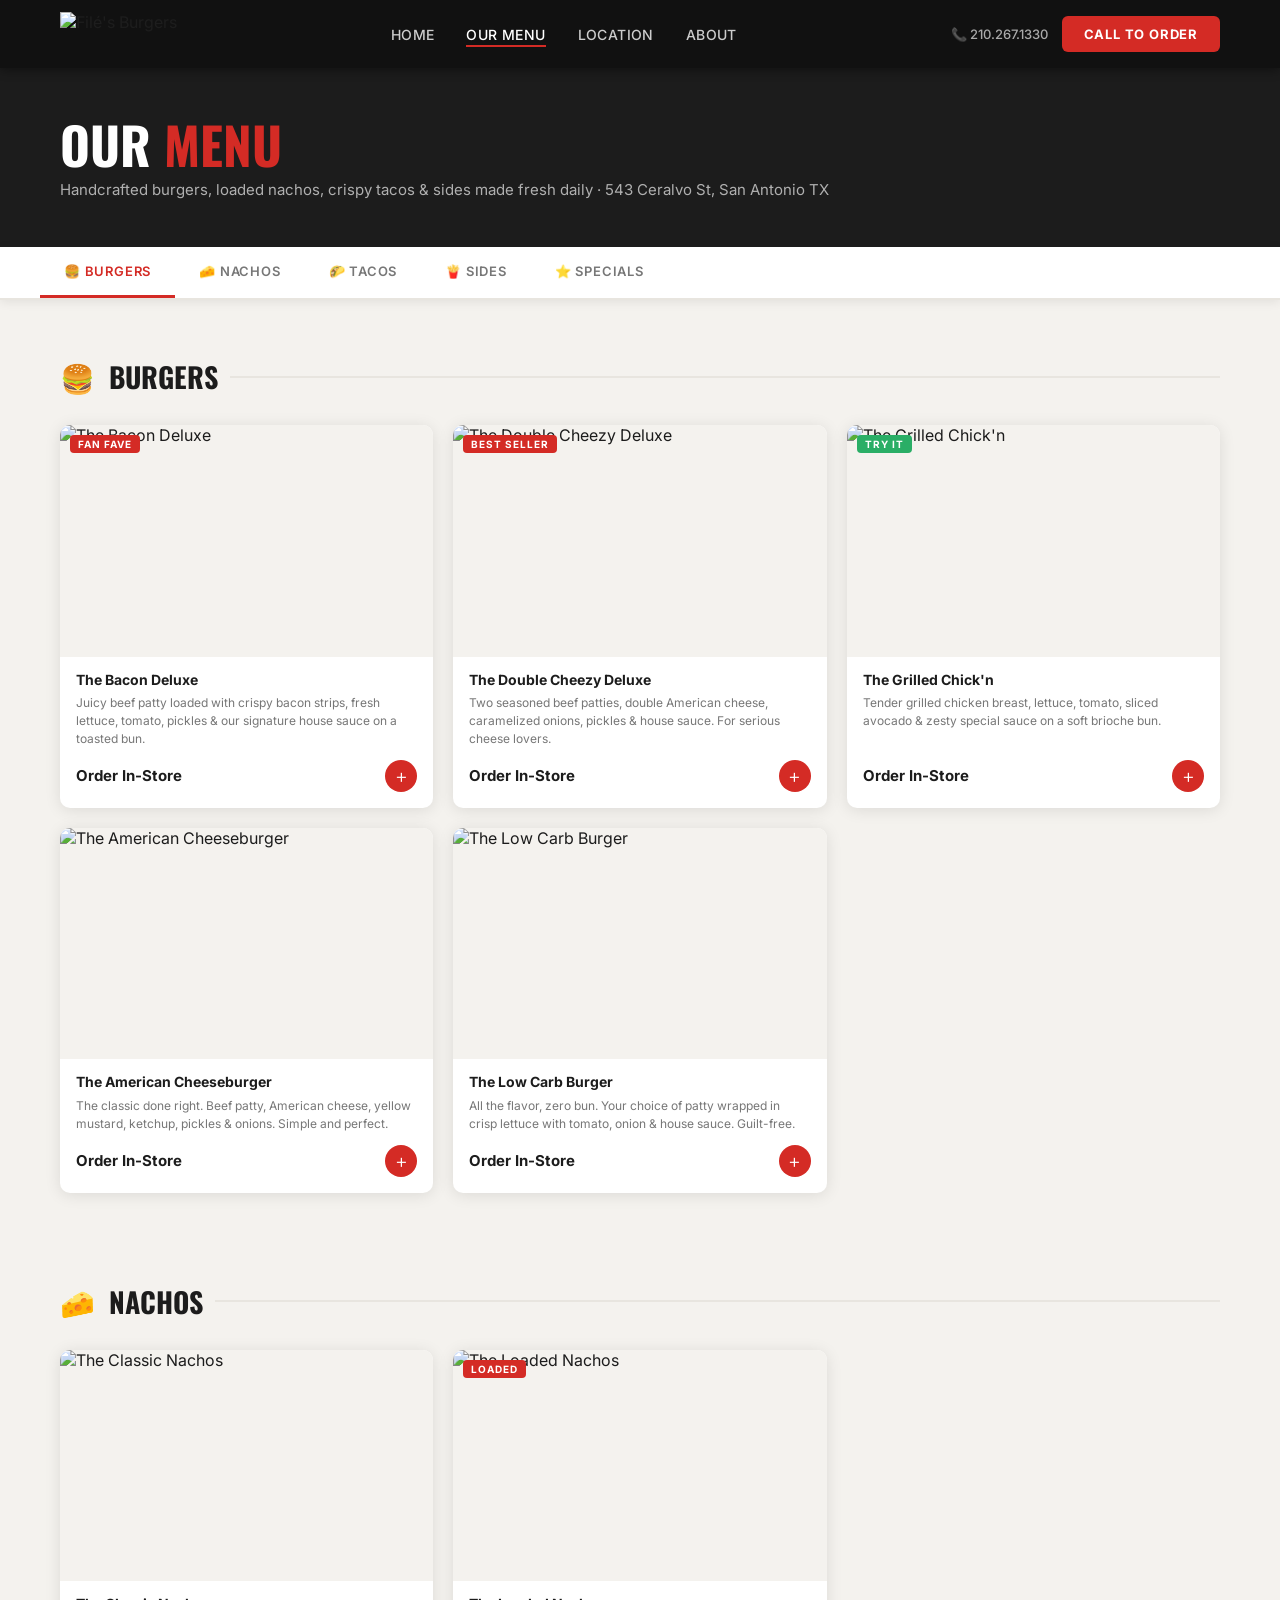
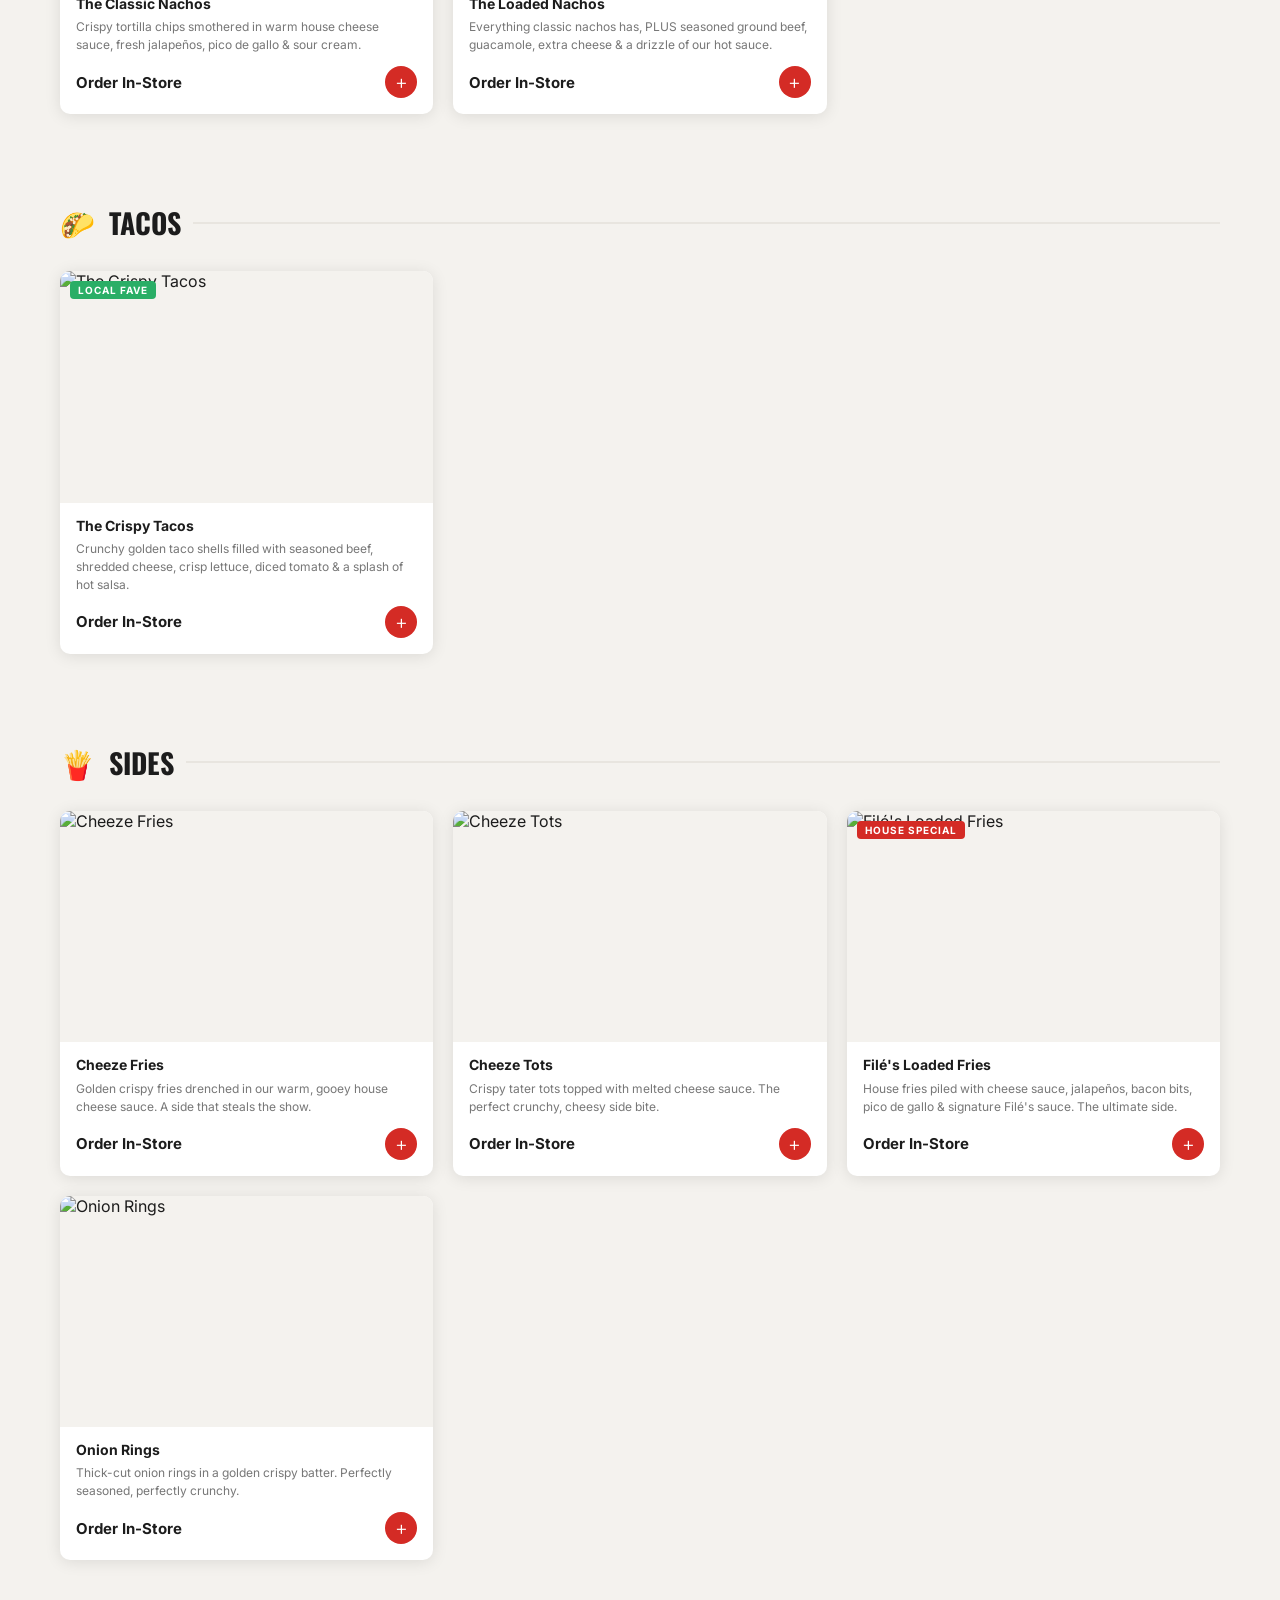
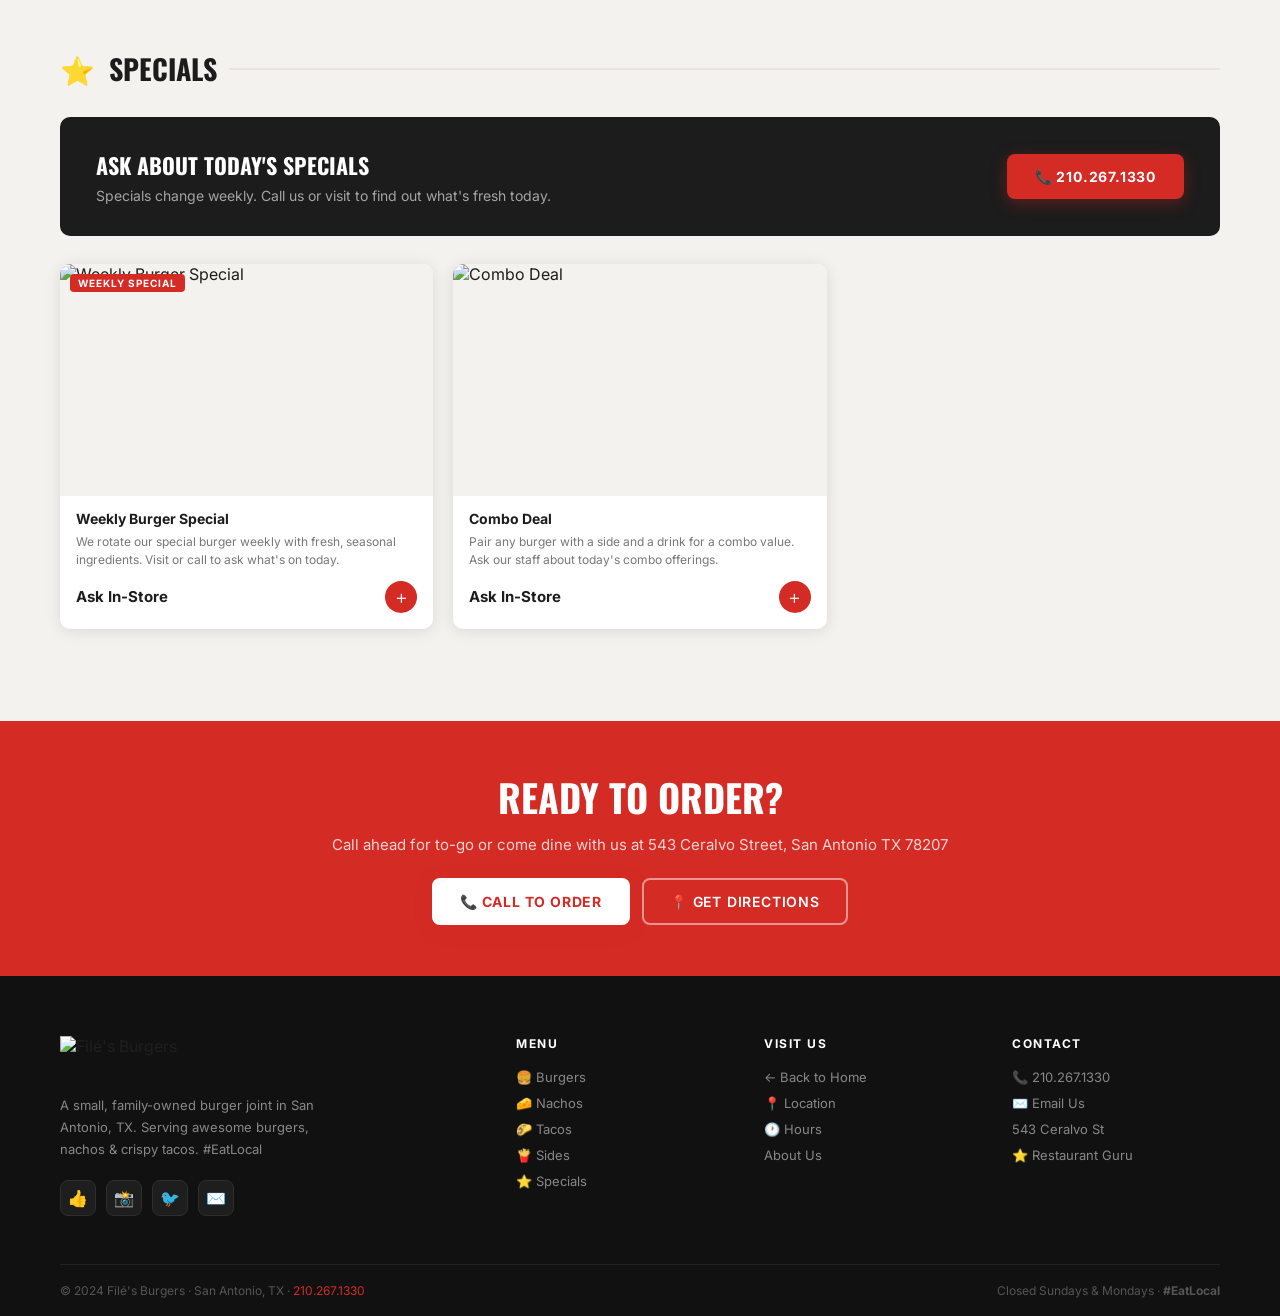
==== commit 20a3224a: "Add real food photos from Unsplash for all menu items Replace emoji placeholders with high-quality U" ====
--- a/menu.html
+++ b/menu.html
@@ -72,7 +72,7 @@
 
           <div class="product-card fade-up">
             <div class="product-img-wrap">
-              <div class="product-img-placeholder">🥓</div>
+              <img src="https://images.unsplash.com/photo-1568901346375-23c9450c58cd?w=600&q=80&fit=crop&auto=format" alt="The Bacon Deluxe">
               <span class="product-badge">Fan Fave</span>
             </div>
             <div class="product-body">
@@ -87,7 +87,7 @@
 
           <div class="product-card fade-up">
             <div class="product-img-wrap">
-              <div class="product-img-placeholder">🧀</div>
+              <img src="https://images.unsplash.com/photo-1553979459-d2229ba7433b?w=600&q=80&fit=crop&auto=format" alt="The Double Cheezy Deluxe">
               <span class="product-badge">Best Seller</span>
             </div>
             <div class="product-body">
@@ -102,7 +102,7 @@
 
           <div class="product-card fade-up">
             <div class="product-img-wrap">
-              <div class="product-img-placeholder">🍗</div>
+              <img src="https://images.unsplash.com/photo-1550547660-d9450f859349?w=600&q=80&fit=crop&auto=format" alt="The Grilled Chick'n">
               <span class="product-badge badge-new">Try It</span>
             </div>
             <div class="product-body">
@@ -117,7 +117,7 @@
 
           <div class="product-card fade-up">
             <div class="product-img-wrap">
-              <div class="product-img-placeholder">🍔</div>
+              <img src="https://images.unsplash.com/photo-1571091718767-18b5b1457add?w=600&q=80&fit=crop&auto=format" alt="The American Cheeseburger">
             </div>
             <div class="product-body">
               <div class="product-name">The American Cheeseburger</div>
@@ -131,7 +131,7 @@
 
           <div class="product-card fade-up">
             <div class="product-img-wrap">
-              <div class="product-img-placeholder">🥗</div>
+              <img src="https://images.unsplash.com/photo-1586816001966-79b736744398?w=600&q=80&fit=crop&auto=format" alt="The Low Carb Burger">
             </div>
             <div class="product-body">
               <div class="product-name">The Low Carb Burger</div>
@@ -153,7 +153,7 @@
 
           <div class="product-card fade-up">
             <div class="product-img-wrap">
-              <div class="product-img-placeholder">🧀</div>
+              <img src="https://images.unsplash.com/photo-1565299585323-38d6b0865b47?w=600&q=80&fit=crop&auto=format" alt="The Classic Nachos">
             </div>
             <div class="product-body">
               <div class="product-name">The Classic Nachos</div>
@@ -167,7 +167,7 @@
 
           <div class="product-card fade-up">
             <div class="product-img-wrap">
-              <div class="product-img-placeholder">🌶️</div>
+              <img src="https://images.unsplash.com/photo-1513456852971-30c0b8199d4d?w=600&q=80&fit=crop&auto=format" alt="The Loaded Nachos">
               <span class="product-badge">Loaded</span>
             </div>
             <div class="product-body">
@@ -190,7 +190,7 @@
 
           <div class="product-card fade-up">
             <div class="product-img-wrap">
-              <div class="product-img-placeholder">🌮</div>
+              <img src="https://images.unsplash.com/photo-1551504734-5ee1c4a1479b?w=600&q=80&fit=crop&auto=format" alt="The Crispy Tacos">
               <span class="product-badge badge-new">Local Fave</span>
             </div>
             <div class="product-body">
@@ -213,7 +213,7 @@
 
           <div class="product-card fade-up">
             <div class="product-img-wrap">
-              <div class="product-img-placeholder">🧀</div>
+              <img src="https://images.unsplash.com/photo-1573080496219-bb964701c394?w=600&q=80&fit=crop&auto=format" alt="Cheeze Fries">
             </div>
             <div class="product-body">
               <div class="product-name">Cheeze Fries</div>
@@ -227,7 +227,7 @@
 
           <div class="product-card fade-up">
             <div class="product-img-wrap">
-              <div class="product-img-placeholder">🍡</div>
+              <img src="https://images.unsplash.com/photo-1630384060421-cb20d0e0649d?w=600&q=80&fit=crop&auto=format" alt="Cheeze Tots">
             </div>
             <div class="product-body">
               <div class="product-name">Cheeze Tots</div>
@@ -241,7 +241,7 @@
 
           <div class="product-card fade-up">
             <div class="product-img-wrap">
-              <div class="product-img-placeholder">🍟</div>
+              <img src="https://images.unsplash.com/photo-1585325701956-60dd9c8553bc?w=600&q=80&fit=crop&auto=format" alt="Filé's Loaded Fries">
               <span class="product-badge">House Special</span>
             </div>
             <div class="product-body">
@@ -256,7 +256,7 @@
 
           <div class="product-card fade-up">
             <div class="product-img-wrap">
-              <div class="product-img-placeholder">🧅</div>
+              <img src="https://images.unsplash.com/photo-1598679253544-2c97992403cd?w=600&q=80&fit=crop&auto=format" alt="Onion Rings">
             </div>
             <div class="product-body">
               <div class="product-name">Onion Rings</div>
@@ -287,7 +287,7 @@
         <div class="menu-grid">
           <div class="product-card fade-up">
             <div class="product-img-wrap">
-              <div class="product-img-placeholder" style="background: linear-gradient(135deg,#fff7ed,#fde8cc);">🌟</div>
+              <img src="https://images.unsplash.com/photo-1504674900247-0877df9cc836?w=600&q=80&fit=crop&auto=format" alt="Weekly Burger Special">
               <span class="product-badge">Weekly Special</span>
             </div>
             <div class="product-body">
@@ -301,7 +301,7 @@
           </div>
           <div class="product-card fade-up">
             <div class="product-img-wrap">
-              <div class="product-img-placeholder" style="background: linear-gradient(135deg,#f0fff4,#c6f6d5);">🥤</div>
+              <img src="https://images.unsplash.com/photo-1561758033-d89a9ad46330?w=600&q=80&fit=crop&auto=format" alt="Combo Deal">
             </div>
             <div class="product-body">
               <div class="product-name">Combo Deal</div>
